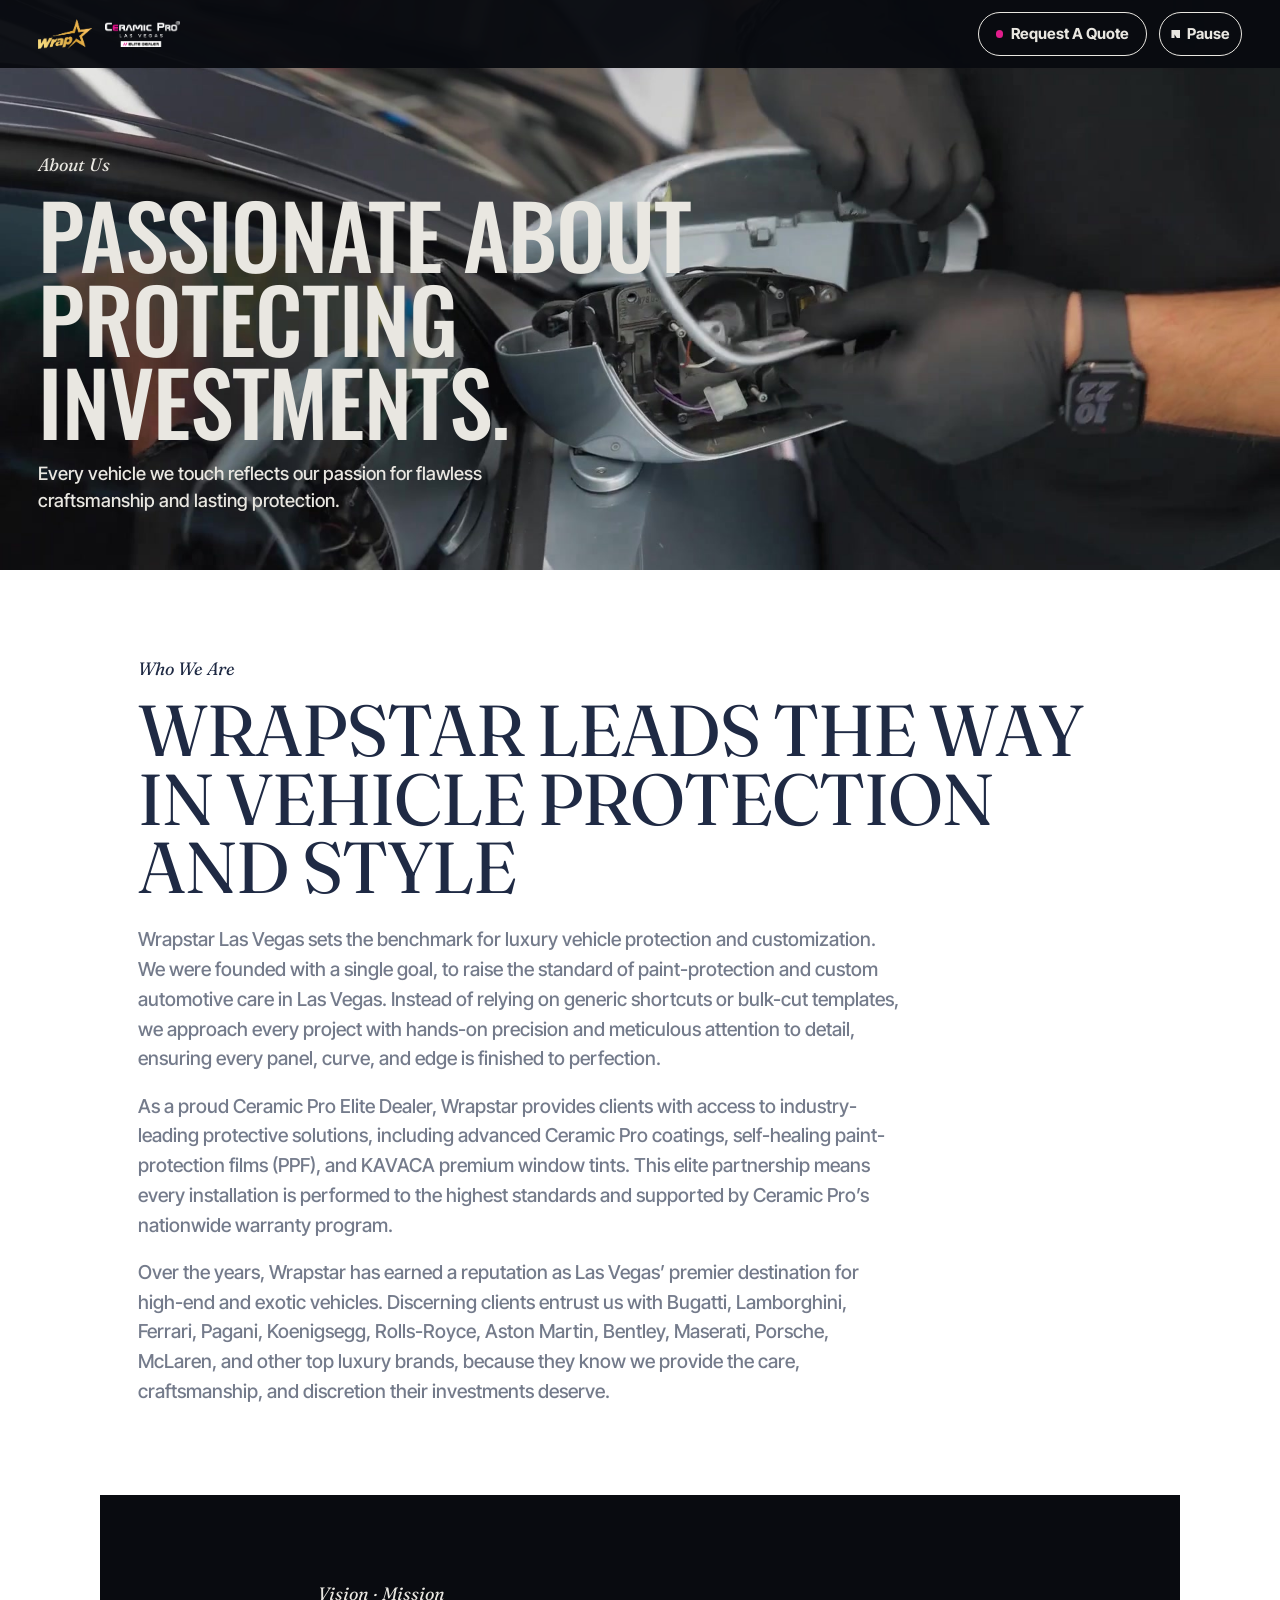
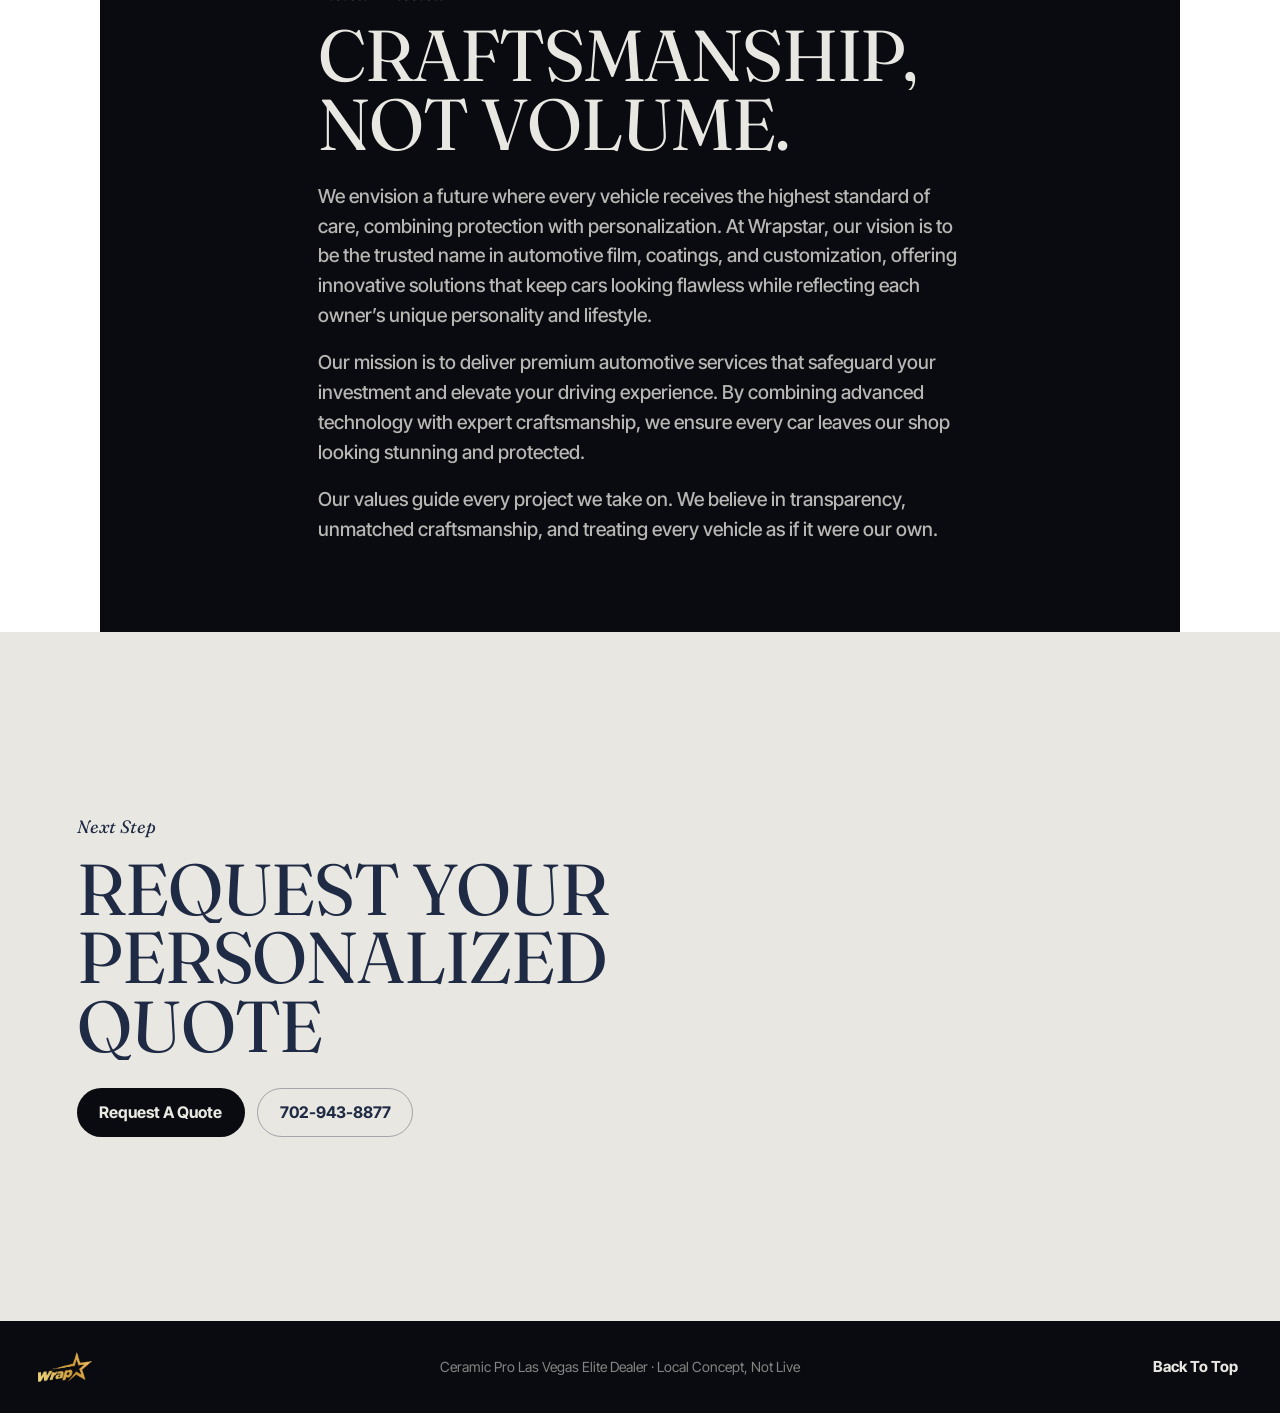
==== about.html @ a00254c3 "Remove site-navigation buttons/links (keep next-step CTAs, Pause, skip link, Back To Top); Title Cas" ====
<!doctype html>
<html lang="en">
<head>
<meta charset="utf-8">
<meta name="viewport" content="width=device-width, initial-scale=1, viewport-fit=cover">
<meta name="robots" content="noindex, nofollow">
<title>About Wrapstar</title>
<meta name="description" content="Wrapstar Las Vegas. Ceramic Pro Elite Dealer. Craftsmanship, Not Volume. 8540 Dean Martin Dr. Ste 170.">
<meta name="theme-color" content="#090B10">
<link rel="preconnect" href="https://fonts.googleapis.com">
<link rel="preconnect" href="https://fonts.gstatic.com" crossorigin>
<link rel="stylesheet" href="https://fonts.googleapis.com/css2?family=Fraunces:opsz,wght@9..144,300;9..144,400;9..144,500;9..144,600&family=Inter+Tight:ital,wght@0,400;0,500;0,600;0,700;1,400&family=Oswald:wght@400;500;600&display=swap">
<link rel="preconnect" href="https://api.fontshare.com">
<link rel="preconnect" href="https://cdn.fontshare.com" crossorigin>
<link rel="stylesheet" href="https://api.fontshare.com/v2/css?f[]=satoshi@500,700&display=swap">
<link rel="stylesheet" href="site.css?v=nav1">
<link rel="icon" href="data:image/svg+xml,%3Csvg xmlns='http://www.w3.org/2000/svg' viewBox='0 0 32 32'%3E%3Crect width='32' height='32' fill='%23090B10'/%3E%3Ctext x='16' y='22' text-anchor='middle' font-family='Arial' font-size='14' font-weight='700' fill='%23E9E7E1'%3EW%3C/text%3E%3C/svg%3E">
</head>
<body class="page page--inner">
<a class="skip" href="#main">Skip to Content</a>

<header class="hdr hdr--inner is-solid">
  <a class="hdr__mark" href="index.html" aria-label="Wrapstar home">
    <img src="img/wrapstar-logo.png?v=raw1" width="2280" height="1266" alt="Wrapstar" decoding="async">
    <img class="hdr__cped" src="img/ceramic-pro-elite.png?v=raw1" width="1361" height="478" alt="Ceramic Pro Las Vegas Elite Dealer" decoding="async">
  </a>
  <div class="hdr__r">
    <a class="pill" href="contact.html#quote"><span class="pill__dot"></span>Request A Quote</a>
    <button class="motion" type="button" aria-pressed="false" aria-label="Pause Motion"><span class="motion__ico" aria-hidden="true"></span><span class="motion__txt">Pause</span></button>
  </div>
</header>

<main id="main">
<section class="inner-hero">
  <div class="inner-hero__media" aria-hidden="true">
    <video class="film" muted loop playsinline autoplay preload="metadata" poster="film/poster-a.jpg?v=raw1">
      <source src="film/work-bugatti-shop.mp4?v=raw1" type="video/mp4">
    </video>
  </div>
  <div class="inner-hero__copy">
    <p class="eyebrow" data-reveal>About Us</p>
    <h1 class="inner-hero__h" data-split>Passionate About<br>Protecting Investments.</h1>
    <p class="inner-hero__sub" data-reveal>Every vehicle we touch reflects our passion for flawless craftsmanship and lasting protection.</p>
  </div>
</section>

<section class="prose" aria-labelledby="who-h">
  <p class="eyebrow" data-reveal>Who We Are</p>
  <h2 class="sec-h sec-h--wide" id="who-h" data-split>Wrapstar Leads the Way in Vehicle Protection and Style</h2>
  <div class="prose__body" data-reveal>
    <p>Wrapstar Las Vegas sets the benchmark for luxury vehicle protection and customization. We were founded with a single goal, to raise the standard of paint-protection and custom automotive care in Las Vegas. Instead of relying on generic shortcuts or bulk-cut templates, we approach every project with hands-on precision and meticulous attention to detail, ensuring every panel, curve, and edge is finished to perfection.</p>
    <p>As a proud Ceramic Pro Elite Dealer, Wrapstar provides clients with access to industry-leading protective solutions, including advanced Ceramic Pro coatings, self-healing paint-protection films (PPF), and KAVACA premium window tints. This elite partnership means every installation is performed to the highest standards and supported by Ceramic Pro’s nationwide warranty program.</p>
    <p>Over the years, Wrapstar has earned a reputation as Las Vegas’ premier destination for high-end and exotic vehicles. Discerning clients entrust us with Bugatti, Lamborghini, Ferrari, Pagani, Koenigsegg, Rolls-Royce, Aston Martin, Bentley, Maserati, Porsche, McLaren, and other top luxury brands, because they know we provide the care, craftsmanship, and discretion their investments deserve.</p>
  </div>
</section>

<section class="prose prose--dark" aria-labelledby="mission-h">
  <p class="eyebrow" data-reveal>Vision · Mission</p>
  <h2 class="sec-h sec-h--light" id="mission-h" data-split>Craftsmanship,<br>Not Volume.</h2>
  <div class="prose__body" data-reveal>
    <p>We envision a future where every vehicle receives the highest standard of care, combining protection with personalization. At Wrapstar, our vision is to be the trusted name in automotive film, coatings, and customization, offering innovative solutions that keep cars looking flawless while reflecting each owner’s unique personality and lifestyle.</p>
    <p>Our mission is to deliver premium automotive services that safeguard your investment and elevate your driving experience. By combining advanced technology with expert craftsmanship, we ensure every car leaves our shop looking stunning and protected.</p>
    <p>Our values guide every project we take on. We believe in transparency, unmatched craftsmanship, and treating every vehicle as if it were our own.</p>
  </div>
</section>

<section class="ask ask--compact" aria-labelledby="about-ask">
  <div class="ask__copy ask__copy--solo">
    <p class="eyebrow" data-reveal>Next Step</p>
    <h2 class="sec-h" id="about-ask" data-split>Request Your<br>Personalized Quote</h2>
    <div class="ask__cta" data-reveal>
      <a class="btn btn--dark" href="contact.html#quote">Request A Quote</a>
      <a class="btn btn--ghost-dark" href="tel:+17029438877">702-943-8877</a>
    </div>
  </div>
</section>
</main>

<footer class="ftr">
  <div class="ftr__row">
    <a class="ftr__mark" href="index.html" aria-label="Wrapstar home"><img src="img/wrapstar-logo.png?v=raw1" width="2280" height="1266" alt="Wrapstar" decoding="async"></a>
    <p class="ftr__note">Ceramic Pro Las Vegas Elite Dealer · Local Concept, Not Live</p>
    <a class="ftr__top" href="#main">Back To Top</a>
  </div>
</footer>

<script src="vendor/gsap.min.js"></script>
<script src="vendor/ScrollTrigger.min.js"></script>
<script src="vendor/SplitText.min.js"></script>
<script src="vendor/lenis.min.js"></script>
<script src="site.js?v=raw1"></script>
</body>
</html>
---- site.css ----
/* Wrapstar concept - White Desert idiom (extract/white-desert), own code.
   Type: Oswald (hero display) + Fraunces (serif) + Inter Tight (body) + Satoshi (UI/CTA via Fontshare).
   Palette: navy #1F2A44, hero-ink #1164A6 (Jarrett swatch), paper #E9E7E1 / #fff, dark #090B10, accent #E11D8C (from their Ceramic Pro film). */

:root{
  --ink:#1F2A44;
  --hero-ink:#1164A6;
  --hero-accent:#F5C42A;
  --hero-teal:#25C2A4; /* Jarrett REDEFINE teal */
  --paper:#E9E7E1;
  --paper-hot:#fff;
  --dark:#090B10;
  --accent:#E11D8C;
  --muted:rgba(31,42,68,.62);
  --ease:cubic-bezier(.76,0,.24,1);
  --ease-out:cubic-bezier(.16,1,.3,1);
  --pad:clamp(1.25rem,3vw,2.5rem);
  --max:1440px;
  --hdr:4.25rem;
  --display:"Oswald", "Arial Narrow", Arial, sans-serif;
  --serif:"Fraunces", ui-serif, Georgia, serif;
  --sans:"Inter Tight", system-ui, sans-serif;
  --ui:"Satoshi", "Inter Tight", system-ui, sans-serif;
}
*{box-sizing:border-box}
html{scroll-behavior:auto}
html,body{margin:0;padding:0;background:var(--paper-hot);color:var(--ink);font-family:var(--sans);font-size:16px;line-height:1.45;-webkit-font-smoothing:antialiased;text-rendering:optimizeLegibility}
img,video{display:block;max-width:100%;height:auto}
a{color:inherit;text-decoration:none}
button{font:inherit;color:inherit;background:none;border:0;cursor:pointer}
em{font-style:italic;font-family:var(--serif);font-weight:500;color:var(--accent)}
.skip{position:absolute;left:-999px;top:0;background:var(--dark);color:#fff;padding:.75rem 1rem;z-index:100}
.skip:focus{left:0}
:focus-visible{outline:2px solid var(--accent);outline-offset:3px}

/* Loader */
.loader{position:fixed;inset:0;z-index:90;background:var(--dark);color:var(--paper);display:grid;place-content:center;gap:1.25rem;text-align:center;transition:clip-path .9s var(--ease)}
.loader.is-done{clip-path:inset(0 0 100% 0);pointer-events:none}
.loader__mark{display:flex;flex-direction:column;align-items:center;justify-content:center;gap:clamp(.85rem,2.5vw,1.35rem);margin:0 auto;line-height:0}
.loader__mark img{display:block;height:auto;object-fit:contain}
.loader__mark img:first-child{width:min(14rem,58vw);max-height:clamp(3.5rem,12vw,5.5rem)}
.loader__mark img.loader__cped{width:min(16rem,68vw);max-height:clamp(2.6rem,9vw,3.75rem)}
.loader__bar{width:min(240px,60vw);height:2px;background:rgba(233,231,225,.2);overflow:hidden}
.loader__bar i{display:block;height:100%;width:0;background:var(--paper);animation:load 1.1s var(--ease-out) forwards}
.loader__label{font-size:.75rem;letter-spacing:.14em;text-transform:uppercase;opacity:.7}
@keyframes load{to{width:100%}}

/* Header */
.hdr{position:fixed;top:0;left:0;right:0;z-index:50;height:var(--hdr);display:flex;align-items:center;justify-content:space-between;padding:0 var(--pad);color:var(--paper);mix-blend-mode:normal;background:rgba(9,11,16,.96);/* no backdrop-filter; no transform/will-change - those promote a compositor layer that desyncs under Lenis in headed Chrome (white strip while getBoundingClientRect.top stays 0) */
  transform:none;-webkit-transform:none;will-change:auto;-webkit-backface-visibility:visible;backface-visibility:visible;
  /* Paint safety for residual Lenis compositor micro-dip (1–10px): solid upward shadow fills gap without transform */
  box-shadow:0 -32px 0 0 #090B10}
.hdr.is-solid{background:rgba(9,11,16,.96);color:var(--paper);box-shadow:0 -32px 0 0 #090B10}
.hdr__mark{display:inline-flex;align-items:center;gap:clamp(.5rem,1.4vw,.85rem);min-height:2.75rem;padding:.25rem 0;line-height:0;max-width:min(70vw,22rem)}
.hdr__mark img{height:clamp(1.35rem,3.5vw,1.85rem);width:auto;max-width:min(30vw,8rem);object-fit:contain}
.hdr__mark .hdr__cped{height:clamp(1.15rem,3.1vw,1.65rem);max-width:min(34vw,9.5rem);flex-shrink:0}/* Pass 48: Ceramic Pro Elite beside Wrapstar mark */
.hdr__nav{display:flex;gap:.35rem;font-size:.8rem;letter-spacing:.1em;text-transform:uppercase;font-weight:500}
.hdr__nav a{opacity:.85;transition:opacity .25s var(--ease);min-height:2.75rem;display:inline-flex;align-items:center;padding:0 .65rem}
.hdr__nav a:hover{opacity:1}
.hdr__r{display:flex;align-items:center;gap:.75rem}
.pill{display:inline-flex;align-items:center;gap:.5rem;min-height:2.75rem;padding:.55rem 1.05rem;border:1px solid currentColor;border-radius:999px;font-size:.75rem;letter-spacing:.08em;text-transform:uppercase;font-weight:500;transition:background .3s var(--ease),color .3s var(--ease)}
.pill:hover{background:var(--paper);color:var(--dark)}
.pill__dot{width:.45rem;height:.45rem;border-radius:50%;background:var(--accent)}
.hdr__menu{display:none;width:2.75rem;height:2.75rem;place-items:center}
.hdr__menu span,.hdr__menu span::before,.hdr__menu span::after{display:block;width:1.15rem;height:1.5px;background:currentColor;position:relative}
.hdr__menu span::before,.hdr__menu span::after{content:"";position:absolute;left:0}
.hdr__menu span::before{top:-5px}.hdr__menu span::after{top:5px}
.motion{display:inline-flex;align-items:center;gap:.45rem;min-height:2.75rem;padding:.4rem .7rem;border:1px solid currentColor;border-radius:999px;font-size:.7rem;letter-spacing:.1em;text-transform:uppercase}
.motion__ico{width:.55rem;height:.55rem;background:currentColor;clip-path:polygon(0 0,35% 0,35% 100%,0 100%,0 0,65% 0,100% 0,100% 100%,65% 100%)}
.motion[aria-pressed="true"] .motion__ico{clip-path:polygon(0 0,100% 50%,0 100%)}
.motion__txt{pointer-events:none}

/* Hero */
.hero{position:relative;min-height:100svh;display:grid;align-items:end;color:var(--paper);overflow:hidden;background:var(--dark)}
.hero__media{position:absolute;inset:0}
.hero__media .film{width:100%;height:100%;object-fit:cover;object-position:center 40%}
.hero__copy{position:relative;z-index:2;padding:calc(var(--hdr) + 1rem) var(--pad) clamp(2rem,6vw,4rem);max-width:1100px}
.eyebrow{margin:0 0 1rem;font-size:.75rem;letter-spacing:.16em;text-transform:uppercase;font-weight:500;opacity:.8}
.hero__h{margin:0;font-family:var(--display);font-weight:500;font-size:clamp(3.4rem,14vw,9.5rem);line-height:1.08;text-transform:uppercase;letter-spacing:-.01em}
.hero__line{display:block;overflow:hidden}
.hero__line--accent{color:var(--hero-accent)}
.hero__band{margin-top:1.35rem;max-width:36rem;padding:1.1rem 1.2rem 1.2rem;background:rgba(9,11,16,.38);-webkit-backdrop-filter:blur(18px) saturate(1.15);backdrop-filter:blur(18px) saturate(1.15);border:1px solid rgba(233,231,225,.28);border-radius:.45rem;box-shadow:0 10px 36px rgba(0,0,0,.28),0 1px 0 rgba(255,255,255,.08) inset}
.hero__sub{margin:0;max-width:34rem;font-size:clamp(1rem,1.6vw,1.2rem);line-height:1.4;color:var(--paper);opacity:1}
.hero__cta{display:flex;flex-wrap:wrap;gap:.75rem;margin-top:1.1rem}
.hero__cap{position:absolute;right:var(--pad);bottom:1.25rem;z-index:2;font-size:.7rem;letter-spacing:.12em;text-transform:uppercase;opacity:.7}

.btn{display:inline-flex;align-items:center;justify-content:center;min-height:2.85rem;padding:.7rem 1.25rem;border-radius:999px;font-size:.8rem;letter-spacing:.1em;text-transform:uppercase;font-weight:560;border:1px solid transparent;transition:transform .35s var(--ease),background .3s var(--ease),color .3s var(--ease),border-color .3s var(--ease)}
.btn:hover{transform:translateY(-1px)}
.btn--light{background:var(--paper);color:var(--dark)}
.btn--light:hover{background:#fff}
.btn--ghost{border-color:rgba(233,231,225,.55);color:var(--paper)}
.btn--ghost:hover{background:rgba(233,231,225,.12)}
.btn--ghost-light{border-color:rgba(233,231,225,.55);color:var(--paper)}

/* Manifesto */
.mani{padding:clamp(3rem,7vw,5.5rem) var(--pad);max-width:var(--max);margin:0 auto;background:var(--paper-hot)}
.mani__grid{display:grid;grid-template-columns:1.35fr .85fr;gap:clamp(1.5rem,4vw,3.5rem);align-items:end}
.mani__h{margin:0;max-width:22ch;font-family:var(--serif);font-weight:400;font-size:clamp(1.65rem,3.4vw,2.6rem);line-height:1.15;text-transform:uppercase;letter-spacing:-.01em;color:var(--ink)}
.mani__aside{margin:0;max-width:28rem;color:var(--muted);font-size:1.05rem;line-height:1.5}
.eyebrow--on-dark{margin:0 0 .65rem;opacity:.9;color:var(--paper)}
.hero__band .eyebrow{letter-spacing:.14em}

/* Work + rail - pass 11: ONE continuous dark block. No cream pocket under mast.
   Rail = plain overflow-x:auto. NO scroll-snap. NO wheel hijack. NO pin. */
.work{padding:0 0 clamp(1.5rem,3vw,2.25rem);margin:0;max-width:none;background:var(--dark);color:var(--paper);position:relative;z-index:1}
.work__head{padding:clamp(2rem,5vw,4rem) var(--pad) 2rem;max-width:var(--max);margin:0 auto}
.work__head .eyebrow{color:var(--paper);opacity:.85}
.work__head .sec-h{color:var(--paper)}
.sec-h{margin:0;font-family:var(--serif);font-weight:400;font-size:clamp(2.4rem,6vw,4.5rem);line-height:.95;text-transform:uppercase;letter-spacing:-.015em}
.sec-h--light{color:var(--paper)}
.work__grid{display:grid;grid-template-columns:repeat(3,1fr);gap:clamp(.75rem,1.5vw,1.25rem);padding:0 var(--pad);max-width:var(--max);margin:0 auto}
.work__card{margin:0;position:relative;overflow:hidden;background:#111;border-radius:.35rem;aspect-ratio:16/11}
.work__card img,.work__card .film{position:absolute;inset:0;width:100%;height:100%;object-fit:cover}
.work__card figcaption{position:absolute;left:.85rem;bottom:.75rem;font-size:.7rem;letter-spacing:.1em;text-transform:uppercase;color:#fff;text-shadow:0 1px 8px rgba(0,0,0,.45)}
/* no ::after bridge - whole .work is already dark full-bleed */

/* Horizontal rail - nested inside .work; overflow-x only; never steals vertical wheel */
.rail{padding:clamp(1.75rem,4vw,2.75rem) 0 0;background:transparent;color:var(--paper);overflow-x:auto;overflow-y:hidden;position:relative;z-index:1;scroll-snap-type:none;-webkit-overflow-scrolling:touch;scrollbar-width:thin;scrollbar-color:rgba(233,231,225,.35) transparent;overscroll-behavior-x:contain;overscroll-behavior-y:auto;margin:0}
.rail__track{display:flex;align-items:stretch;gap:1rem;width:max-content;min-width:100%;padding:0 var(--pad) 0.5rem;transform:none;will-change:auto}
.rail__item{margin:0;width:min(72vw,420px);height:262px;flex:0 0 auto;position:relative;overflow:hidden;border-radius:.35rem;background:#111}
.rail__item img,.rail__item .film{position:absolute;inset:0;width:100%;height:100%;max-width:none;object-fit:cover;object-position:center;display:block}
.rail__item figcaption{position:absolute;left:.85rem;bottom:.7rem;font-size:.68rem;letter-spacing:.1em;text-transform:uppercase;color:#fff;text-shadow:0 1px 8px rgba(0,0,0,.5)}
.rail::-webkit-scrollbar{height:6px}
.rail::-webkit-scrollbar-thumb{background:rgba(233,231,225,.35);border-radius:999px}

/* Services */
.services{padding:clamp(4rem,9vw,7rem) var(--pad);max-width:var(--max);margin:0 auto;background:var(--paper)}
.services__head{max-width:40rem;margin-bottom:2.5rem}
.lede{margin:1.25rem 0 0;color:var(--muted);font-size:1.05rem;max-width:36rem}
.svc-grid{display:grid;grid-template-columns:repeat(2,1fr);gap:clamp(1rem,2vw,1.5rem)}
.svc{margin:0;background:var(--paper-hot);border-radius:.4rem;overflow:hidden;border:1px solid rgba(31,42,68,.08)}
.svc__media{aspect-ratio:16/10;overflow:hidden;background:var(--dark)}
.svc__media img{width:100%;height:100%;object-fit:cover;transition:transform .8s var(--ease-out)}
.svc:hover .svc__media img{transform:scale(1.04)}
.svc__h{margin:1.15rem 1.25rem .5rem;font-family:var(--serif);font-size:clamp(1.35rem,2.2vw,1.75rem);font-weight:500;font-style:italic;line-height:1.1}
.svc p{margin:0 1.25rem 1.35rem;color:var(--muted);font-size:.95rem}
.svc-note{margin:1.75rem 0 0;font-size:.8rem;letter-spacing:.08em;text-transform:uppercase;color:var(--muted)}

/* Proof */
.proof{display:grid;grid-template-columns:1.05fr .95fr;gap:clamp(2rem,5vw,4rem);padding:clamp(4rem,9vw,7rem) var(--pad);max-width:var(--max);margin:0 auto;background:var(--paper-hot)}
.stats{list-style:none;margin:2rem 0 0;padding:0;display:grid;gap:1.1rem}
.stats li{display:grid;grid-template-columns:auto 1fr;gap:.9rem;align-items:baseline;padding-bottom:1rem;border-bottom:1px solid rgba(31,42,68,.12)}
.stats b{font-family:var(--display);font-size:clamp(1.8rem,3vw,2.4rem);font-weight:500;letter-spacing:.02em;text-transform:uppercase}
.stats span{color:var(--muted);font-size:.95rem}
.proof__brands{margin:1.75rem 0 0;max-width:32rem;color:var(--muted);font-size:.95rem}
.rev{margin:0 0 1.25rem;padding:1.35rem 1.4rem;background:var(--paper);border-radius:.4rem}
.rev p{margin:0;font-family:var(--serif);font-size:clamp(1.05rem,1.6vw,1.25rem);line-height:1.35;font-weight:400}
.rev cite{display:block;margin-top:.85rem;font-style:normal;font-size:.72rem;letter-spacing:.1em;text-transform:uppercase;color:var(--muted)}
.proof__mark{margin:1.5rem 0 0;max-width:220px;line-height:0;padding:.85rem 1rem;background:var(--dark);border-radius:.35rem;border:1px solid rgba(233,231,225,.08)}
.proof__mark img{width:100%;height:auto;display:block;object-fit:contain;object-position:left center;filter:none}

/* Ask - solid dark band for copy; film open on the right (no muddy scrim) */
.ask{position:relative;min-height:85svh;display:grid;align-items:stretch;overflow:hidden;color:var(--paper);background:var(--dark);grid-template-columns:minmax(18rem,min(42rem,52%)) 1fr}
.ask__media{position:absolute;inset:0;z-index:0}
.ask__media .film{width:100%;height:100%;object-fit:cover;object-position:center 40%}
.ask__copy{position:relative;z-index:2;padding:clamp(3.5rem,9vw,6.5rem) var(--pad);max-width:none;background:var(--dark);display:flex;flex-direction:column;justify-content:center;border-right:1px solid rgba(233,231,225,.08)}
.ask__lede{margin:1.25rem 0 0;opacity:.9;font-size:1.05rem;max-width:30rem}
.ask__cta{display:flex;flex-wrap:wrap;gap:.75rem;margin-top:1.75rem}
.ask__addr{margin:2rem 0 0;font-style:normal;font-size:.9rem;line-height:1.6;opacity:.85;letter-spacing:.02em}

/* Footer */
.ftr{background:var(--dark);color:var(--paper);padding:1.5rem var(--pad)}
.ftr__row{display:flex;flex-wrap:wrap;align-items:center;justify-content:space-between;gap:1rem;max-width:var(--max);margin:0 auto}
.ftr__mark{display:inline-flex;align-items:center;min-height:2.75rem;line-height:0}
.ftr__mark img{height:clamp(1.45rem,3.8vw,1.85rem);width:auto;max-width:min(40vw,10rem);object-fit:contain;opacity:.95}
.ftr__note{margin:0;font-size:.75rem;opacity:.55}
.ftr__top{font-size:.75rem;letter-spacing:.1em;text-transform:uppercase;min-height:2.75rem;display:inline-flex;align-items:center;padding:.5rem .25rem}

/* Reveal defaults - visible unless JS marks pending. Never stay blank if ST flakes. */
[data-reveal]{opacity:1;transform:none}
html.js-motion [data-reveal].is-pending{opacity:0;transform:translateY(28px)}
[data-split] .line{display:block;overflow:hidden}
html.js-motion [data-split].is-pending .line > span,
html.js-motion [data-split].is-pending .word{display:inline-block}
/* After force-reveal, kill leftover clip */
[data-reveal].is-shown,
[data-split].is-shown{opacity:1 !important;transform:none !important;filter:none !important}
[data-split].is-shown .line > span,
[data-split].is-shown .word{transform:none !important;filter:none !important;opacity:1 !important}

/* Desktop tweaks */
@media (min-width:1100px){
  .work__grid{grid-template-columns:repeat(3,1fr)}
}

/* Tablet / phone */
@media (max-width:900px){
  .hdr__nav{position:fixed;inset:var(--hdr) 0 auto 0;background:rgba(9,11,16,.96);flex-direction:column;padding:1.25rem var(--pad) 1.5rem;gap:1rem;display:none}
  .hdr__nav.is-open{display:flex}
  .hdr__menu{display:grid}
  .pill{display:none}
  .hdr{mix-blend-mode:normal;background:rgba(9,11,16,.92)}
  .work__grid{grid-template-columns:1fr 1fr}
  .work__card{aspect-ratio:16/11}
  .mani__grid{grid-template-columns:1fr;gap:1.25rem}
  .svc-grid{grid-template-columns:1fr}
  .proof{grid-template-columns:1fr}
  .hero__h{font-size:clamp(2.8rem,16vw,4.5rem)}
  .mani__h{max-width:none;font-size:clamp(1.45rem,6.2vw,2rem)}
  .rail__item{width:78vw;height:210px}
  .ask{grid-template-columns:1fr;min-height:auto}
  .ask__copy{border-right:0}
  .ask__media{opacity:.28}
}
@media (max-width:420px){
  .work__grid{grid-template-columns:1fr}
  .work__card{aspect-ratio:16/11}
  .hero__cta,.ask__cta{flex-direction:column;align-items:stretch}
  .ask{grid-template-columns:1fr;min-height:auto}
  .ask__copy{border-right:0;min-height:auto;padding:clamp(3rem,10vw,4.5rem) var(--pad)}
  .ask__media{opacity:.35}
  .btn{width:100%}
}

/* No darkening overlays on faces/work - intentional: no scrim classes on film. */

/* --- Pass 3: multi-page + footer nav --- */
.hdr--inner{mix-blend-mode:normal;background:rgba(9,11,16,.96);color:var(--paper)}
.hdr__nav a[aria-current="page"]{opacity:1;box-shadow:inset 0 -2px 0 var(--accent)}
.inline-link{text-decoration:underline;text-underline-offset:.2em}
.ftr__nav{display:flex;gap:1rem;font-size:.75rem;letter-spacing:.1em;text-transform:uppercase}
.ftr__nav a{opacity:.75}.ftr__nav a:hover{opacity:1}

.inner-hero{position:relative;min-height:62svh;display:grid;align-items:end;color:var(--paper);overflow:hidden;background:var(--dark);padding:calc(var(--hdr) + 5rem) var(--pad) clamp(2rem,5vw,3.5rem)}
.inner-hero--short{min-height:48svh}
.inner-hero__copy{padding-top:0.25rem}
.page--inner #main{padding-top:0}
.inner-hero__media{position:absolute;inset:0}
.inner-hero__media .film,.inner-hero__media img{width:100%;height:100%;object-fit:cover;object-position:center}
.inner-hero__copy{position:relative;z-index:2;max-width:900px;padding-top:.35rem}
.inner-hero__copy .eyebrow{margin-top:0}
.inner-hero__h{margin:0;font-family:var(--display);font-weight:500;font-size:clamp(2.6rem,9vw,5.5rem);line-height:.95;text-transform:uppercase;letter-spacing:-.01em}
.inner-hero__sub{margin:1.1rem 0 0;max-width:34rem;font-size:clamp(1rem,1.5vw,1.15rem);opacity:.92}

.svc-list{padding:clamp(2.5rem,6vw,5rem) var(--pad);max-width:var(--max);margin:0 auto;display:grid;gap:clamp(2rem,5vw,3.5rem)}
.svc-row{display:grid;grid-template-columns:1.05fr 1fr;gap:clamp(1.25rem,3vw,2.5rem);align-items:center}
.svc-row--flip .svc-row__media{order:2}
.svc-row--flip .svc-row__copy{order:1}
.svc-row__media{overflow:hidden;border-radius:1.25rem;aspect-ratio:16/10;background:var(--dark)}
.svc-row__media .film,.svc-row__media img{width:100%;height:100%;object-fit:cover}
.svc-row__copy h2{margin:0 0 .75rem;font-family:var(--display);font-size:clamp(1.6rem,3vw,2.2rem);text-transform:uppercase;letter-spacing:.02em;font-weight:500}
.svc-row__copy p{margin:0 0 .75rem;color:var(--muted);max-width:38rem}
.svc-row__note{font-size:.9rem;letter-spacing:.02em}

.prose{padding:clamp(3rem,7vw,5.5rem) var(--pad);max-width:920px;margin:0 auto}
.prose--dark{background:var(--dark);color:var(--paper);max-width:none;padding-left:max(var(--pad),calc((100% - 920px)/2 + var(--pad)));padding-right:max(var(--pad),calc((100% - 920px)/2 + var(--pad)))}
.prose__body{display:grid;gap:1.1rem;margin-top:1.5rem}
.prose__body p{margin:0;font-size:clamp(1.05rem,1.5vw,1.2rem);line-height:1.55;color:var(--muted)}
.prose--dark .prose__body p{color:rgba(233,231,225,.78)}

.ask--compact{min-height:auto;padding:clamp(3rem,7vw,5rem) var(--pad);background:var(--paper);color:var(--ink);display:block}
.ask__copy--solo{max-width:720px}
.btn--dark{background:var(--dark);color:var(--paper)}
.btn--dark:hover{background:#000}
.btn--ghost-dark{border:1px solid rgba(31,42,68,.35);color:var(--ink)}
.btn--ghost-dark:hover{background:rgba(31,42,68,.06)}

.contact{display:grid;grid-template-columns:1.2fr .8fr;gap:clamp(1.5rem,4vw,3rem);padding:clamp(2.5rem,6vw,4.5rem) var(--pad);max-width:var(--max);margin:0 auto}
.contact__card{background:var(--paper);border-radius:1.5rem;padding:clamp(1.5rem,3vw,2.5rem)}
.contact__lede{margin:1rem 0 1.5rem;color:var(--muted);max-width:36rem}
.contact__cta{display:flex;flex-wrap:wrap;gap:.75rem}
.contact__addr{font-style:normal;padding:clamp(1rem,2vw,1.5rem) 0;line-height:1.6}
.contact__addr p{margin:0 0 1rem}
.contact__ig{font-size:.85rem;letter-spacing:.06em;text-transform:uppercase;opacity:.7}

@media (max-width:900px){
  .svc-row,.svc-row--flip{grid-template-columns:1fr}
  .svc-row--flip .svc-row__media,.svc-row--flip .svc-row__copy{order:unset}
  .contact{grid-template-columns:1fr}
}
@media (max-width:720px){
  .hdr__nav{display:none;position:absolute;top:var(--hdr);left:0;right:0;flex-direction:column;background:rgba(9,11,16,.96);padding:1rem var(--pad) 1.25rem}
  .hdr__nav.is-open{display:flex !important}
  .hdr__menu{display:grid}
  .ftr__row{flex-wrap:wrap;gap:1rem}
}


/* Quote form (contact) - local mailto demo */
.quote-form{margin-top:1.25rem}
.quote-form__grid{display:grid;grid-template-columns:1fr 1fr;gap:1rem}
.field{display:flex;flex-direction:column;gap:.4rem;margin:0}
.field--full{grid-column:1 / -1}
.field__label{font-size:.72rem;letter-spacing:.1em;text-transform:uppercase;font-weight:560;color:var(--muted)}
.field input,.field select,.field textarea{
  width:100%;min-height:2.85rem;padding:.7rem .9rem;border:1px solid rgba(31,42,68,.18);
  border-radius:.55rem;background:var(--paper-hot);color:var(--ink);font:inherit;font-size:.95rem
}
.field textarea{min-height:7rem;resize:vertical;line-height:1.45}
.field input:focus,.field select:focus,.field textarea:focus{outline:2px solid var(--accent);outline-offset:2px;border-color:transparent}
.quote-form__note{margin:1rem 0 1.25rem;font-size:.78rem;line-height:1.45;color:var(--muted);max-width:40rem}
.contact__card .btn{cursor:pointer}
.prose--dark .sec-h,.prose--dark [data-split]{color:var(--paper)}
.prose__body.is-shown,.prose--dark .prose__body{min-height:0}
@media (max-width:720px){
  .quote-form__grid{grid-template-columns:1fr}
  .hero__band{max-width:none}
}

.svc-row[data-reveal].is-shown,.svc-list .svc-row{opacity:1}
.ask--compact{background:var(--paper)}
.services + .proof,.work + .services{margin-top:0}


/* Pass 5 */
#quote{scroll-margin-top:calc(var(--hdr) + 1rem)}
.sec-h--wide{max-width:28ch}
.prose .sec-h--wide{max-width:min(28ch,100%)}
.prose{max-width:1080px}
.prose__body{max-width:48rem}
.svc-row__media .film{display:block;background:#111}
.work + .services{padding-top:clamp(2.25rem,5vw,3.75rem);position:relative;z-index:1}
/* pin-spacer unused - GSAP rail pin removed pass 9 */


/* Pass 6 / 11 - rail nested in dark .work; services clear break */
.work + .services{position:relative;z-index:1;background:var(--paper-hot)}
.ask--compact{grid-template-columns:1fr}
.ask--compact .ask__copy{background:transparent;border-right:0}

/* --- Pass 12: phone craft + film presentation --- */
/* Rail films from vertical Shorts: bias cover toward car/process mid-frame */
.rail__item .film,
.work__card .film{object-position:center 42%}
/* Native landscape process clips read cleaner slightly higher */
.work__card:nth-child(2) .film,
.work__card:nth-child(4) .film,
.work__card:nth-child(6) .film{object-position:center 38%}

@media (max-width:900px){
  /* Phone: taller rail cards so landscape crops don't feel letterboxed-tight */
  .rail__item{width:min(86vw,360px);height:230px}
  /* Hero copy: keep band readable over busy film; reduce collision with Pause */
  .hero__copy{padding-bottom:clamp(3.5rem,12vw,5rem)}
  .hero__cap{bottom:auto;top:calc(var(--hdr) + .65rem);right:var(--pad);left:auto;opacity:.55;font-size:.62rem}
  /* Motion control stays thumb-reachable; don't crowd hamburger */
  .motion{padding:.4rem .55rem}
  .motion__txt{font-size:.65rem}
  /* Services cream must start clean under mast after dark work - no bleed */
  .work + .services{padding-top:clamp(2.75rem,8vw,4rem)}
  /* Ask CTAs full-width already; keep band padding */
  .ask__copy{padding-top:clamp(3.25rem,11vw,4.75rem);padding-bottom:clamp(3.25rem,11vw,4.75rem)}
}
@media (max-width:420px){
  .rail__item{width:88vw;height:200px}
  .hero__h{font-size:clamp(2.55rem,15.5vw,3.6rem)}
  .hero__band{padding:1rem 1rem 1.1rem}
  .work__head{padding-top:clamp(2.25rem,8vw,3.25rem)}
  /* Prevent cream flash between dark work bottom and services */
  .work{padding-bottom:clamp(1.75rem,5vw,2.5rem)}
}
/* Prefer reduced compositor work on phone while scrolling past many films */
@media (max-width:900px) and (hover:none){
  .svc:hover .svc__media img{transform:none}
}

/* --- Pass 15/28–35: Jarrett swatch blue on hero display type, NO white plates --- */
/* Swatch center vivid ~#2679BD; goal hex #1164A6 (RGB 17,100,166). Hero ink only  - 
   PROTECT./ENHANCE./REDEFINE. + hero__cap. Manifesto/body stay --ink navy on paper.
   Pass 37: solid fills + ~1px WHITE outline (pass34 thickness); light colored bloom. Keep pass36 subcopy. */
.hero__h{color:var(--hero-ink);text-shadow:none}
.hero__line{
  display:block;
  overflow:hidden;
  width:fit-content;
  max-width:100%;
  background:transparent;
  color:#ff1fa8;
  padding:0;
  margin:0;
  border-radius:0;
  box-decoration-break:slice;
  -webkit-box-decoration-break:slice;
  -webkit-font-smoothing:antialiased;
  text-rendering:geometricPrecision;
  /* PROTECT. solid fill + ~1px white outline (pass37) */
  text-shadow:
    -1px  0 0 #fff,
     1px  0 0 #fff,
     0 -1px 0 #fff,
     0  1px 0 #fff,
     0 0 12px rgba(255,31,168,.35),
     0 0 24px rgba(255,31,168,.2);
}
.hero__line--accent{
  color:#F5C42A;
  background:transparent;
  -webkit-font-smoothing:antialiased;
  text-rendering:geometricPrecision;
  /* ENHANCE. solid gold + ~1px white outline */
  text-shadow:
    -1px  0 0 #fff,
     1px  0 0 #fff,
     0 -1px 0 #fff,
     0  1px 0 #fff,
     0 0 12px rgba(245,196,42,.35),
     0 0 24px rgba(245,196,42,.2);
}
.hero__line--teal{
  color:#388cd0;
  background:transparent;
  -webkit-font-smoothing:antialiased;
  text-rendering:geometricPrecision;
  /* REDEFINE. solid teal + ~1px white outline */
  text-shadow:
    -1px  0 0 #fff,
     1px  0 0 #fff,
     0 -1px 0 #fff,
     0  1px 0 #fff,
     0 0 12px rgba(56,140,208,.35),
     0 0 24px rgba(56,140,208,.2);
}
.hero__cap{
  color:#1164A6;
  background:transparent;
  padding:0;
  border-radius:0;
  opacity:.85;
  letter-spacing:.12em;
  text-shadow:
    -1px  0 0 #fff,
     1px  0 0 #fff,
     0 -1px 0 #fff,
     0  1px 0 #fff,
     0 0 8px rgba(17,100,166,.25);
}
/* Band: frosted glass + paper type - do not force hero blue onto the panel */
.hero__band{color:var(--paper)}
.hero__band .eyebrow,.hero__band .hero__sub{color:var(--paper)}
/* Manifesto: keep body navy on hot paper (not the hero swatch blue) */
.mani{color:var(--ink)}
.mani__h{color:var(--ink)}
.mani__aside{color:rgba(31,42,68,.72)}
.mani .eyebrow{color:rgba(31,42,68,.7);opacity:1}
@media (max-width:900px){
  .hero__line{padding:0}
  .hero__cap{font-size:.58rem;padding:0}
}


/* --- Pass 19: space Protect/Enhance/Redefine upward --- */
.hero__h{line-height:1.08}
.hero__line + .hero__line{margin-top:.12em}
.hero__copy{padding-top:calc(var(--hdr) + 1rem)}

/* Pass 23: hero wipe - no resting CSS translate (that was clipping words at ~180px) */
.hero__line[data-hero-wipe]{overflow:hidden;display:block}
.hero__wipe{display:block;will-change:transform}
.hero__line[data-hero-wipe].is-shown .hero__wipe{transform:none!important}
@keyframes wrapstarHeroWipe{
  from{transform:translate3d(0,110%,0)}
  to{transform:translate3d(0,0,0)}
}

/* Pass 40: clear vertical space between hero band subcopy lines */
.hero__sub-line{display:block}
.hero__sub-line + .hero__sub-line{margin-top:.7em}

/* Pass 48: gold second hero band line (Enhance accent) */
.hero__sub-line--gold{color:var(--hero-accent);/* #F5C42A */}

/* Pass 49: frosted-glass hero band (less opaque plate; keep copy + gold line) */
.hero__band{
  background:rgba(9,11,16,.38);
  -webkit-backdrop-filter:blur(18px) saturate(1.15);
  backdrop-filter:blur(18px) saturate(1.15);
  border:1px solid rgba(233,231,225,.28);
  box-shadow:0 10px 36px rgba(0,0,0,.28),0 1px 0 rgba(255,255,255,.08) inset;
}
.hero__sub-line--gold{color:var(--hero-accent)}

/* Pass 50: purple frosted-glass hero band (Jarrett likes frosted glass; preview purple tint) */
.hero__band{
  background:rgba(88,36,150,.42);
  -webkit-backdrop-filter:blur(20px) saturate(1.35);
  backdrop-filter:blur(20px) saturate(1.35);
  border:1px solid rgba(186,140,255,.36);
  box-shadow:0 10px 36px rgba(40,10,80,.34),0 1px 0 rgba(255,255,255,.12) inset;
}
.hero__sub-line--gold{color:var(--hero-accent)}

/* Pass 51: bold link + button type (no thin CTAs/nav/pills) */
.btn,.pill,.hdr__nav,.ftr__nav,.ftr__top,.inline-link,.motion{
  font-weight:700;
}
.hdr__nav a,.ftr__nav a{font-weight:700}
.contact__addr a{font-weight:700}

/* Pass 52: Satoshi (Fontshare) for CTAs/nav + hero sub / lede; Oswald stays on Protect/Enhance/Redefine */
.btn,.pill,.hdr__nav,.ftr__nav,.ftr__top,.inline-link,.motion,.hdr__nav a,.ftr__nav a,.contact__addr a{
  font-family:var(--ui);
  font-weight:700;
}
.hero__sub,.hero__sub-line,.inner-hero__sub,.lede,.ask__lede,.mani__aside,.prose__body p{
  font-family:var(--ui);
  font-weight:500;
}

/* Pass 54: no tiny tracked caps anywhere; mixed-case labels and CTAs at readable size; 44px footer taps; 16px inputs */
.eyebrow,.hero__band .eyebrow{font-family:var(--serif);font-style:italic;font-weight:400;font-size:clamp(1.1rem,1.4vw,1.3rem);letter-spacing:0;text-transform:none;line-height:1.25;opacity:1}
.mani .eyebrow{color:rgba(31,42,68,.8)}
.btn{text-transform:none;letter-spacing:0;font-size:1rem;min-height:3rem;padding:.75rem 1.35rem}
.pill{text-transform:none;letter-spacing:0;font-size:.95rem}
.motion{text-transform:none;letter-spacing:0;font-size:.875rem}
.hdr__nav{text-transform:none;letter-spacing:0;font-size:.95rem}
.work__card figcaption,.rail__item figcaption{text-transform:none;letter-spacing:0;font-size:.9375rem;font-weight:600}
.svc-note{text-transform:none;letter-spacing:0;font-size:1rem}
.inline-link{display:inline-flex;align-items:center;min-height:44px}
.rev cite{text-transform:none;letter-spacing:0;font-size:.9375rem}
.ftr__top{text-transform:none;letter-spacing:0;font-size:.95rem;min-height:44px}
.ftr__nav{text-transform:none;letter-spacing:0;font-size:.95rem;flex-wrap:wrap;gap:.25rem 1rem}
.ftr__nav a{display:inline-flex;align-items:center;min-height:44px;padding:0 .2rem}
.ftr__note{font-size:.875rem}
.contact__ig{text-transform:none;letter-spacing:0;font-size:1rem}
.field__label{text-transform:none;letter-spacing:0;font-size:.95rem}
.field input,.field select,.field textarea{font-size:16px}
.loader__label{text-transform:none;letter-spacing:0;font-size:.95rem}
.hero__cap{text-transform:none;letter-spacing:0;font-size:.875rem}
@media (max-width:900px){.hero__cap{font-size:.875rem}}

/* pre-send: readable Pause control on phone */
.motion{font-size:.9375rem}
.motion__txt{font-size:inherit}
@media (max-width:760px){.motion__txt{font-size:inherit}}

/* pre-send: no one-word last lines in body copy */
p,li,blockquote,figcaption{text-wrap:pretty}

/* pre-send: desktop hero fits the first screen (headline scales with viewport height so both CTAs stay visible) */
@media (min-width:761px){
  .hero__h{font-size:min(9.5rem,14vw,15vh);font-size:min(9.5rem,14vw,15svh)}
  .hero__copy{padding-bottom:clamp(1.5rem,4vh,4rem)}
}

/* Raw footage (Oct 8): nothing tints, blurs, saturates or dims the film. Hero headline legibility from text-shadow. The frosted see-through hero band (backdrop blur/saturate, purple-tinted glass) is a deliberate UI element and was restored exactly as before (Oct 8, Jarrett). */
.hero__copy .hero__h{text-shadow:0 1px 2px rgba(0,0,0,.6),0 2px 24px rgba(0,0,0,.55)}
@media (max-width:760px){
  /* phone: the quote film sits as its own full-strength block above the copy instead of a dimmed layer behind it */
  .ask__media{position:relative;inset:auto;height:62vw;opacity:1}
}
/* REDEFINE. reveals on the plaza Bugatti cut (synced to the hero film) */
.hero__line--teal.is-held{opacity:0}
.hero__line--teal{transition:opacity .35s ease-out}
html.is-paused .hero__line--teal{opacity:1!important}
@media (max-width:900px){.hdr .pill{display:inline-flex;font-size:.85rem;padding:.5rem .85rem}}
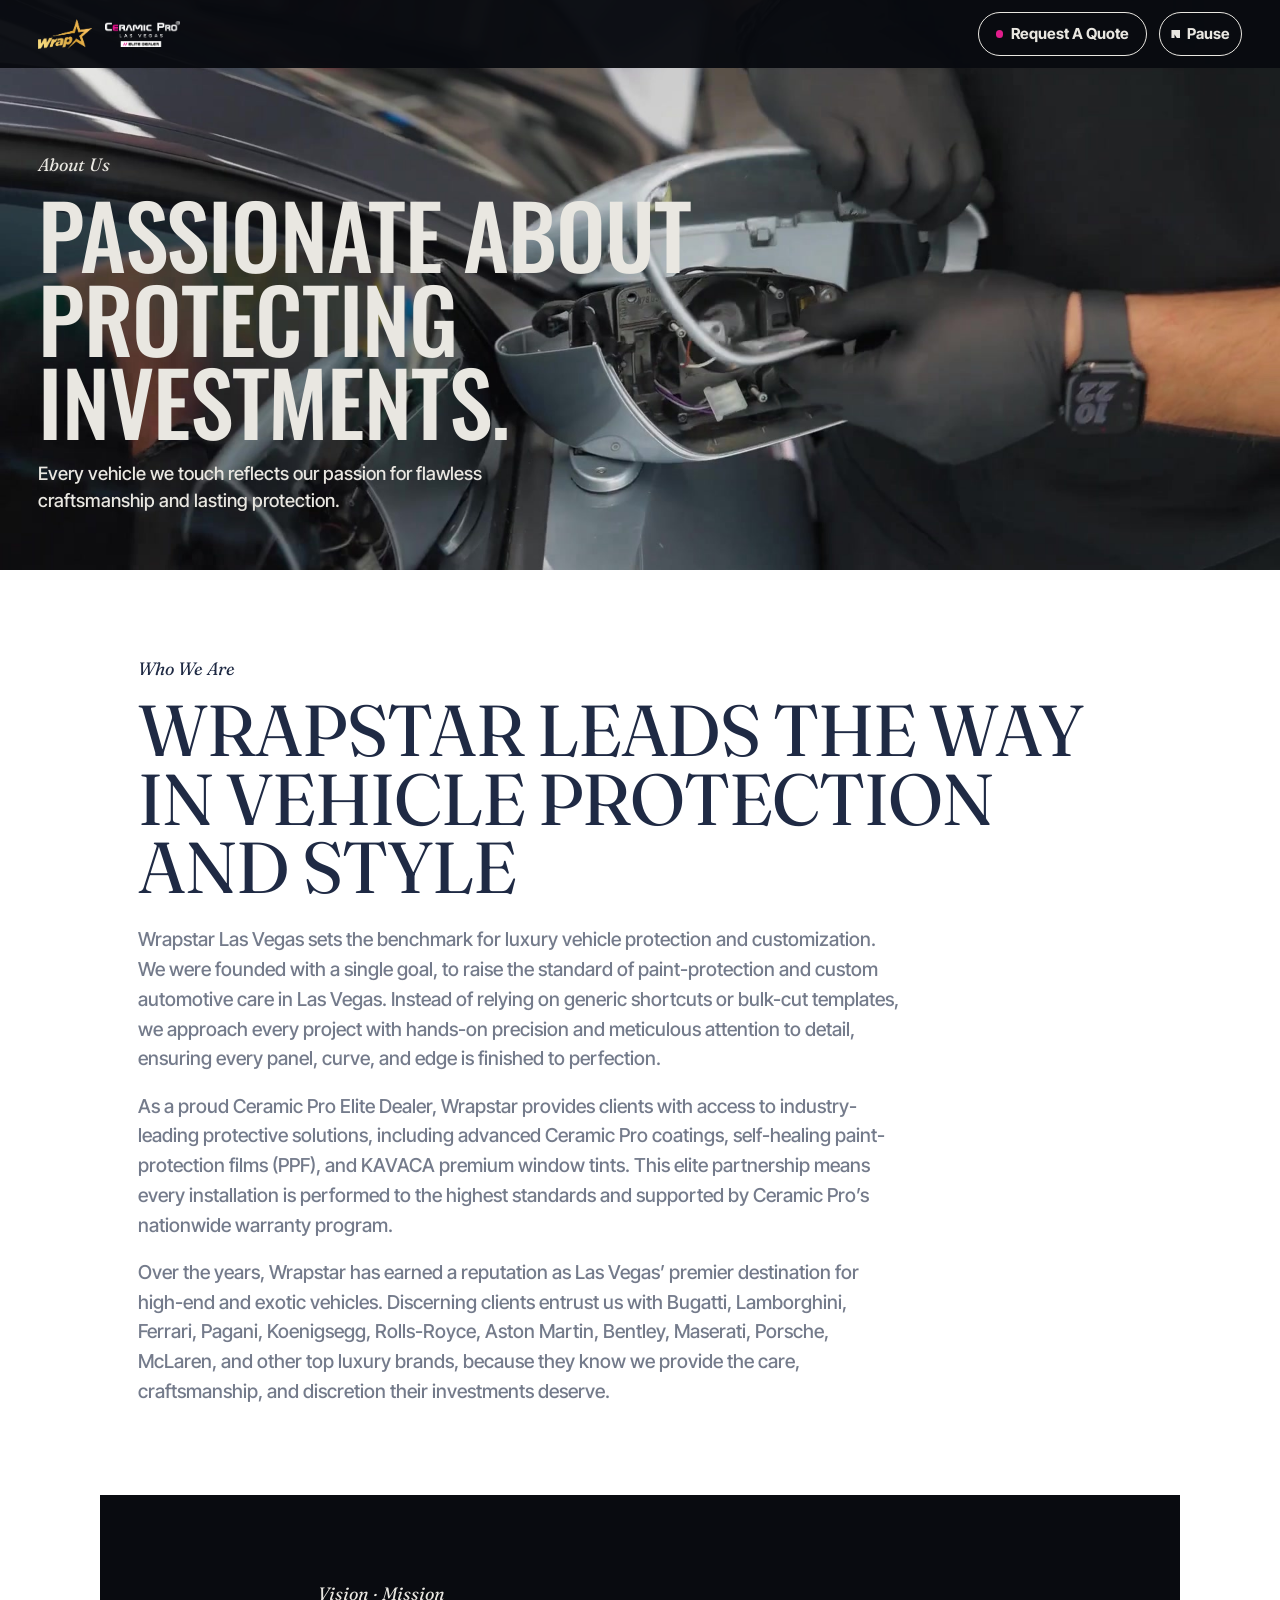
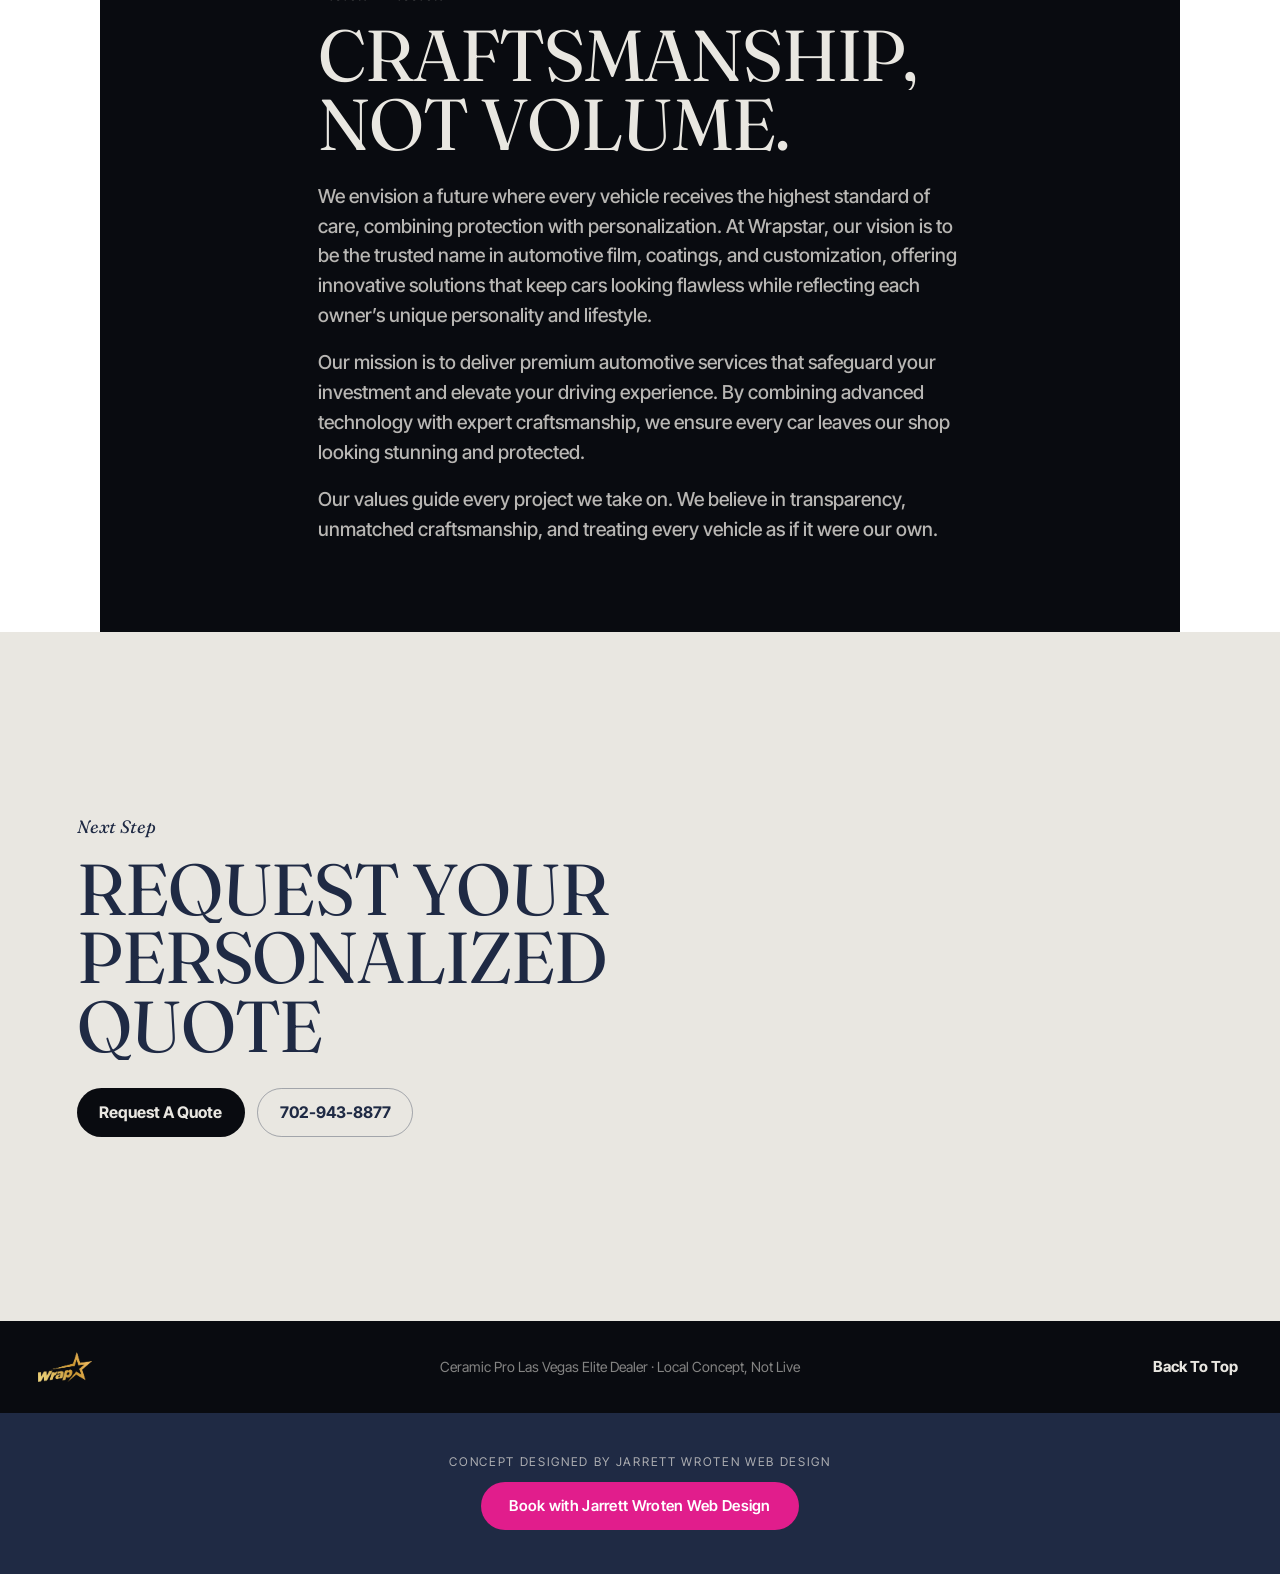
==== commit 8d19cd84: "Add bottom-center 'Book with Jarrett Wroten Web Design' button (jarrettwroten.com/book/)" ====
--- a/about.html
+++ b/about.html
@@ -13,8 +13,9 @@
 <link rel="preconnect" href="https://api.fontshare.com">
 <link rel="preconnect" href="https://cdn.fontshare.com" crossorigin>
 <link rel="stylesheet" href="https://api.fontshare.com/v2/css?f[]=satoshi@500,700&display=swap">
-<link rel="stylesheet" href="site.css?v=nav1">
+<link rel="stylesheet" href="site.css?v=glow2">
 <link rel="icon" href="data:image/svg+xml,%3Csvg xmlns='http://www.w3.org/2000/svg' viewBox='0 0 32 32'%3E%3Crect width='32' height='32' fill='%23090B10'/%3E%3Ctext x='16' y='22' text-anchor='middle' font-family='Arial' font-size='14' font-weight='700' fill='%23E9E7E1'%3EW%3C/text%3E%3C/svg%3E">
+<script type="text/javascript">(function(w,d){w.clarity=w.clarity||function(){(w.clarity.q=w.clarity.q||[]).push(arguments)};var done=0,ev=["scroll","pointerdown","keydown"],o={passive:true,capture:true};function go(){if(done)return;done=1;ev.forEach(function(e){w.removeEventListener(e,go,o)});var t=d.createElement("script");t.async=1;t.src="https://www.clarity.ms/tag/yvve5xueah";var y=d.getElementsByTagName("script")[0];y.parentNode.insertBefore(t,y)}ev.forEach(function(e){w.addEventListener(e,go,o)});function idle(){w.requestIdleCallback?w.requestIdleCallback(go,{timeout:2500}):setTimeout(go,2500)}d.readyState==="complete"?idle():w.addEventListener("load",idle,{once:true})})(window,document);clarity("set","site","wrapstar");</script>
 </head>
 <body class="page page--inner">
 <a class="skip" href="#main">Skip to Content</a>
@@ -89,5 +90,18 @@
 <script src="vendor/SplitText.min.js"></script>
 <script src="vendor/lenis.min.js"></script>
 <script src="site.js?v=raw1"></script>
+<!-- jw-book:start -->
+<style>
+.jw-book{position:relative;z-index:50;clear:both;display:flex;flex-direction:column;align-items:center;gap:12px;padding:40px 20px calc(44px + env(safe-area-inset-bottom));background:#1F2A44;text-align:center;font-family:inherit;margin:0}
+.jw-book__by{margin:0;font:inherit;font-size:12px;letter-spacing:.14em;text-transform:uppercase;color:rgba(233,231,225,.7)}
+.jw-book__btn{display:inline-flex;align-items:center;justify-content:center;min-height:48px;padding:14px 28px;border-radius:999px;background:#E11D8C;color:#ffffff;font:inherit;font-size:15px;font-weight:600;letter-spacing:.02em;line-height:1.2;text-decoration:none;max-width:100%;box-sizing:border-box;transition:transform .2s ease,filter .2s ease}
+.jw-book__btn:hover{transform:translateY(-1px);filter:brightness(1.08)}
+.jw-book__btn:focus-visible{outline:2px solid #E11D8C;outline-offset:4px}
+</style>
+<aside class="jw-book" aria-label="Concept designed by Jarrett Wroten Web Design">
+<p class="jw-book__by">Concept designed by Jarrett Wroten Web Design</p>
+<a class="jw-book__btn" href="https://jarrettwroten.com/book/" target="_blank" rel="noopener">Book with Jarrett Wroten Web Design</a>
+</aside>
+<!-- jw-book:end -->
 </body>
 </html>
--- a/site.css
+++ b/site.css
@@ -146,7 +146,7 @@
 .rev{margin:0 0 1.25rem;padding:1.35rem 1.4rem;background:var(--paper);border-radius:.4rem}
 .rev p{margin:0;font-family:var(--serif);font-size:clamp(1.05rem,1.6vw,1.25rem);line-height:1.35;font-weight:400}
 .rev cite{display:block;margin-top:.85rem;font-style:normal;font-size:.72rem;letter-spacing:.1em;text-transform:uppercase;color:var(--muted)}
-.proof__mark{margin:1.5rem 0 0;max-width:220px;line-height:0;padding:.85rem 1rem;background:var(--dark);border-radius:.35rem;border:1px solid rgba(233,231,225,.08)}
+.proof__mark{position:relative;z-index:0;margin:2.5rem 0 0;max-width:220px;line-height:0;padding:.85rem 1rem;background:var(--dark);border-radius:.35rem;border:1px solid rgba(233,231,225,.08)}
 .proof__mark img{width:100%;height:auto;display:block;object-fit:contain;object-position:left center;filter:none}
 
 /* Ask - solid dark band for copy; film open on the right (no muddy scrim) */
@@ -161,7 +161,7 @@
 /* Footer */
 .ftr{background:var(--dark);color:var(--paper);padding:1.5rem var(--pad)}
 .ftr__row{display:flex;flex-wrap:wrap;align-items:center;justify-content:space-between;gap:1rem;max-width:var(--max);margin:0 auto}
-.ftr__mark{display:inline-flex;align-items:center;min-height:2.75rem;line-height:0}
+.ftr__mark{display:inline-flex;align-items:center;min-height:2.75rem;min-width:2.75rem;line-height:0}
 .ftr__mark img{height:clamp(1.45rem,3.8vw,1.85rem);width:auto;max-width:min(40vw,10rem);object-fit:contain;opacity:.95}
 .ftr__note{margin:0;font-size:.75rem;opacity:.55}
 .ftr__top{font-size:.75rem;letter-spacing:.1em;text-transform:uppercase;min-height:2.75rem;display:inline-flex;align-items:center;padding:.5rem .25rem}
@@ -543,3 +543,5 @@
 .hero__line--teal{transition:opacity .35s ease-out}
 html.is-paused .hero__line--teal{opacity:1!important}
 @media (max-width:900px){.hdr .pill{display:inline-flex;font-size:.85rem;padding:.5rem .85rem}}
+/* Oct 10: once the wipe lands, stop clipping the line box so the 1px white outline + color glows render fully (overflow:hidden was boxing the glows; !important beats the inline style site.js sets for the wipe) */
+.hero__line[data-hero-wipe].is-shown{overflow:visible!important}
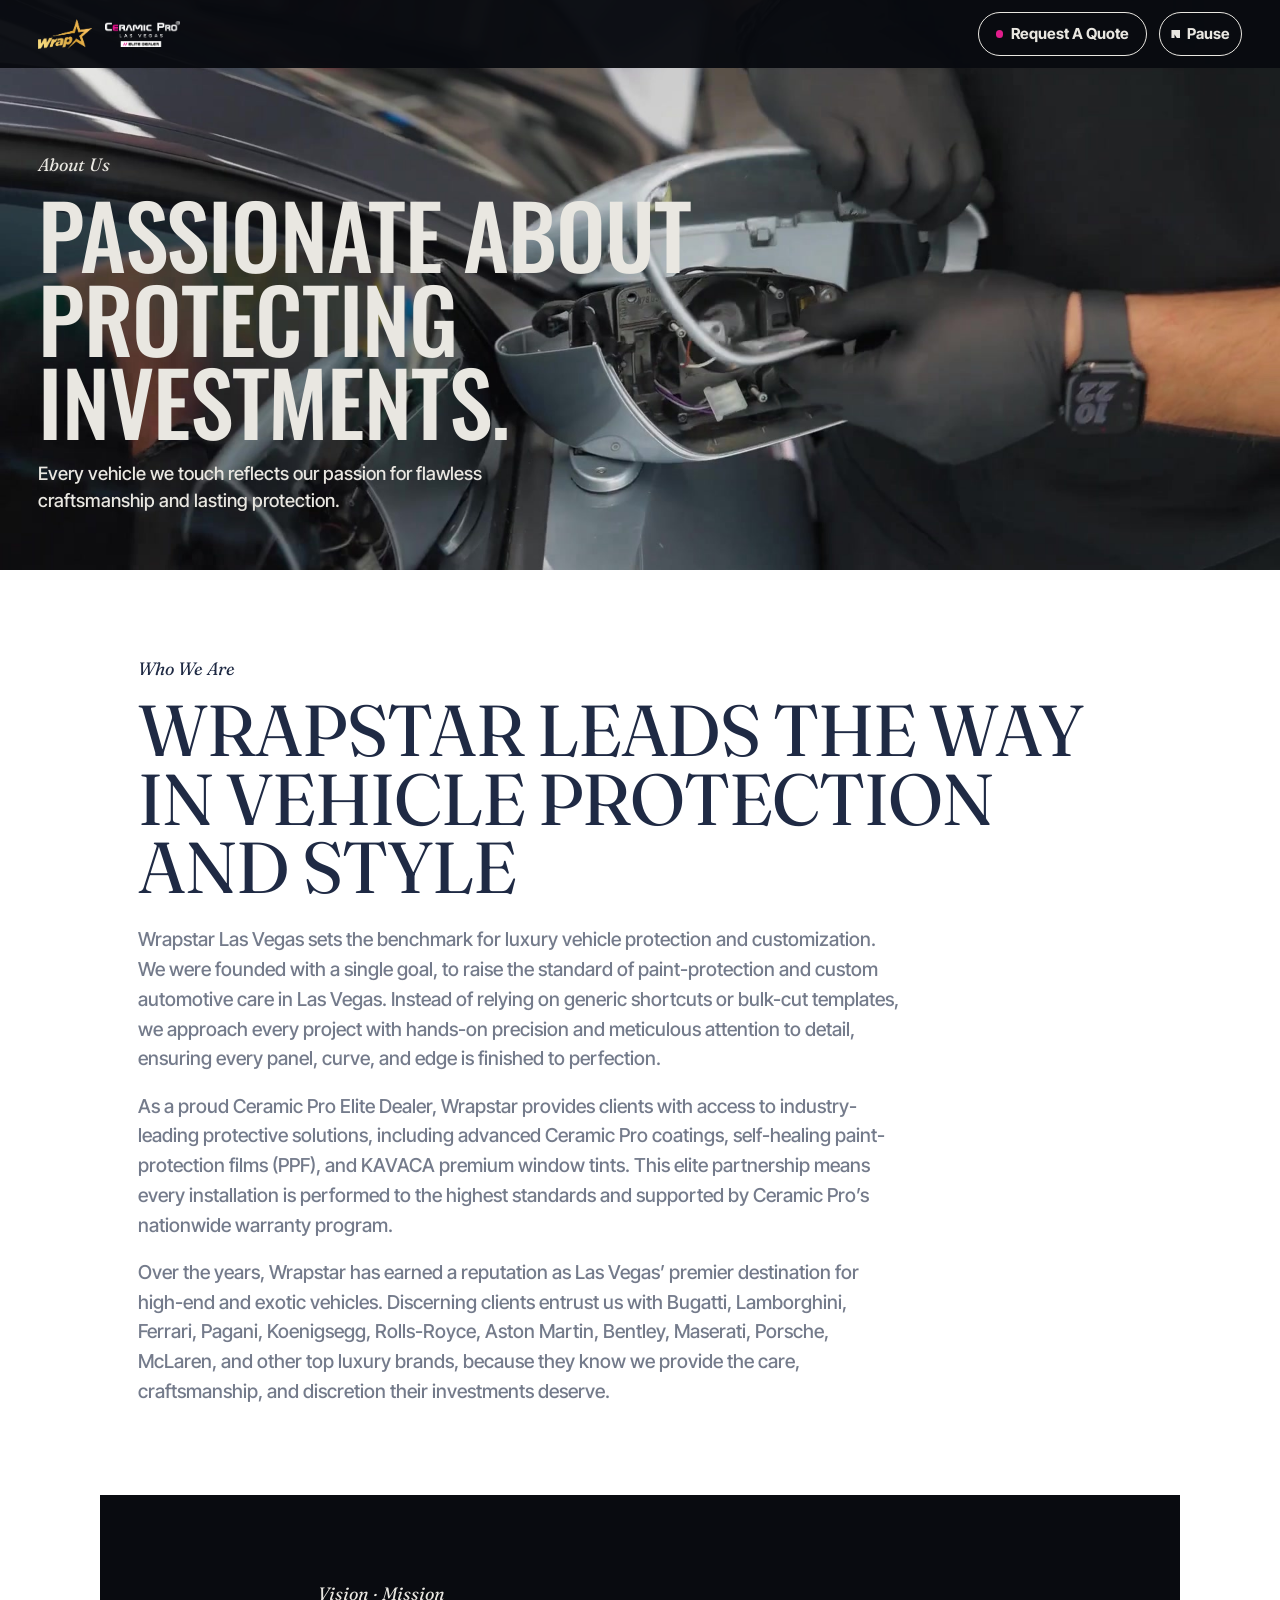
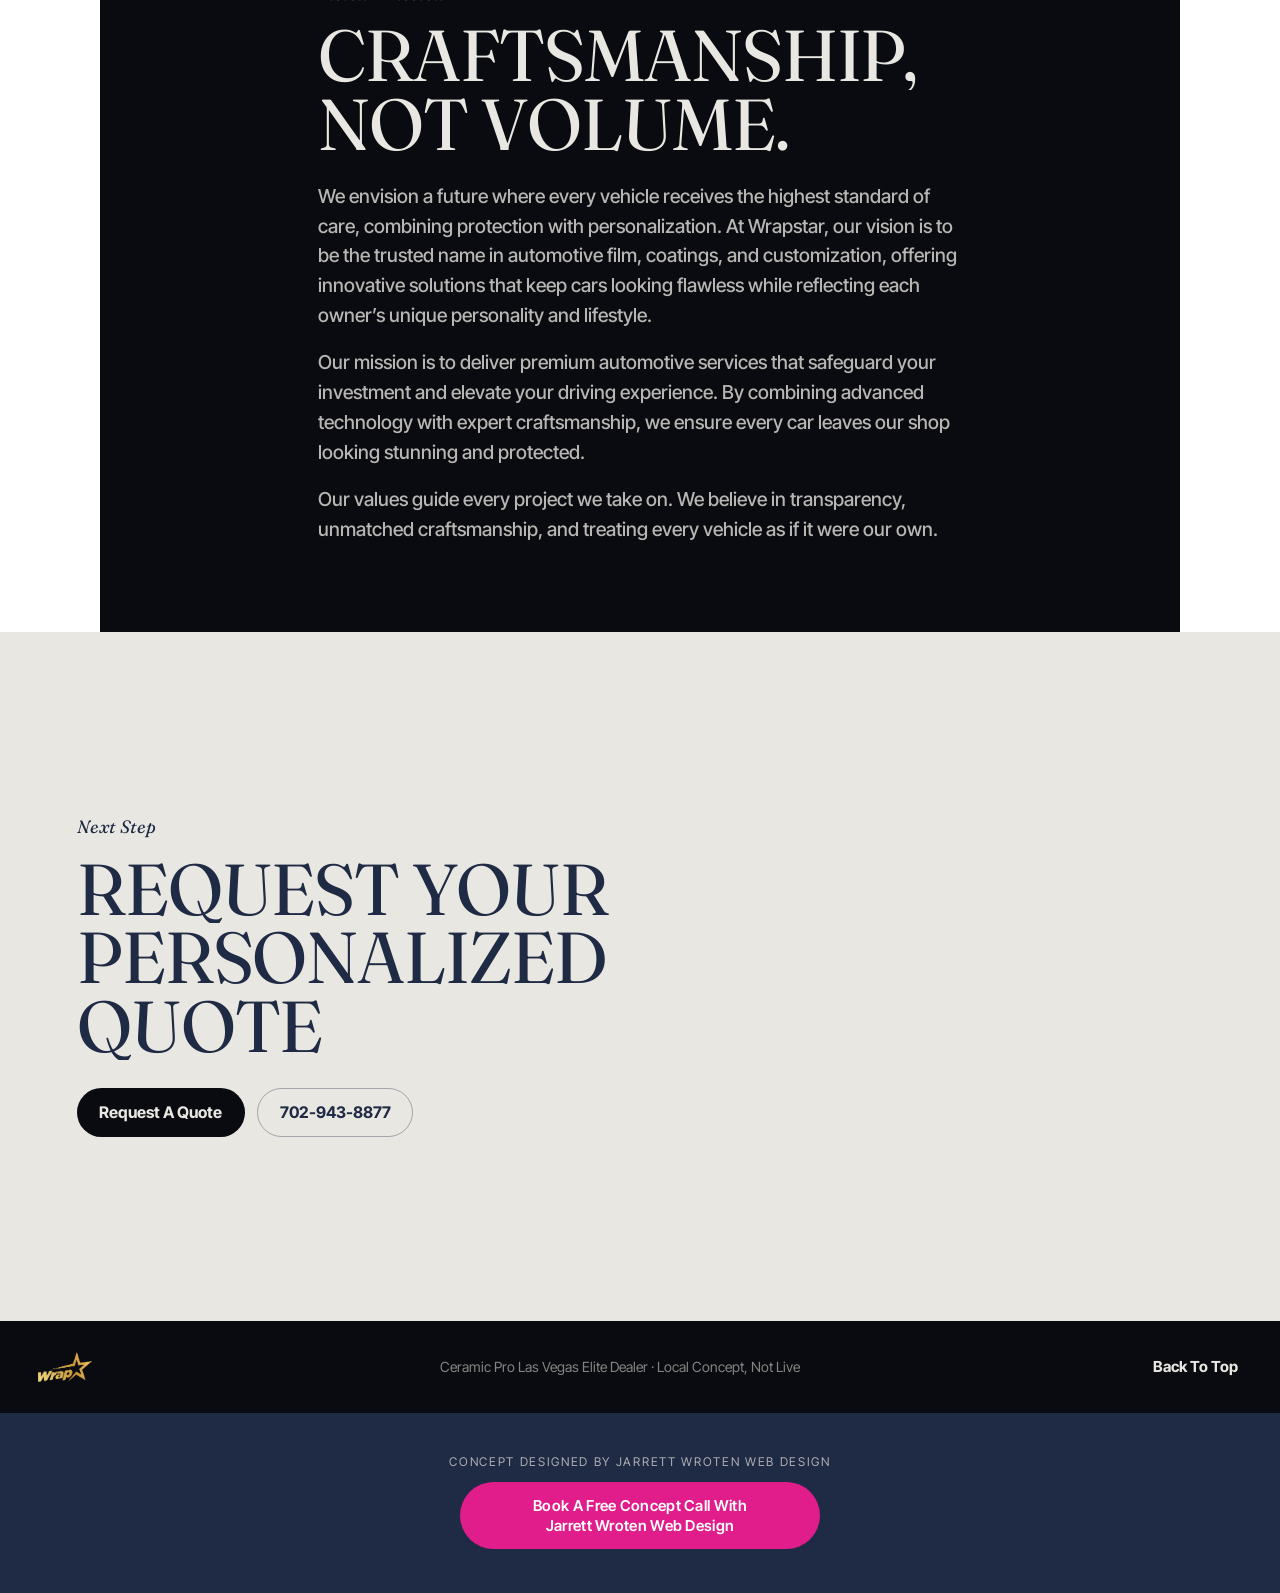
==== commit 94e021e3: "Book button label: Book A Free Concept Call With Jarrett Wroten Web Design" ====
--- a/about.html
+++ b/about.html
@@ -94,13 +94,13 @@
 <style>
 .jw-book{position:relative;z-index:50;clear:both;display:flex;flex-direction:column;align-items:center;gap:12px;padding:40px 20px calc(44px + env(safe-area-inset-bottom));background:#1F2A44;text-align:center;font-family:inherit;margin:0}
 .jw-book__by{margin:0;font:inherit;font-size:12px;letter-spacing:.14em;text-transform:uppercase;color:rgba(233,231,225,.7)}
-.jw-book__btn{display:inline-flex;align-items:center;justify-content:center;min-height:48px;padding:14px 28px;border-radius:999px;background:#E11D8C;color:#ffffff;font:inherit;font-size:15px;font-weight:600;letter-spacing:.02em;line-height:1.2;text-decoration:none;max-width:100%;box-sizing:border-box;transition:transform .2s ease,filter .2s ease}
+.jw-book__btn{display:inline-flex;align-items:center;justify-content:center;min-height:48px;padding:14px 28px;border-radius:999px;background:#E11D8C;color:#ffffff;font:inherit;font-size:15px;font-weight:600;letter-spacing:.02em;line-height:1.3;text-decoration:none;text-align:center;text-wrap:balance;max-width:min(100%,360px);box-sizing:border-box;transition:transform .2s ease,filter .2s ease}
 .jw-book__btn:hover{transform:translateY(-1px);filter:brightness(1.08)}
 .jw-book__btn:focus-visible{outline:2px solid #E11D8C;outline-offset:4px}
 </style>
 <aside class="jw-book" aria-label="Concept designed by Jarrett Wroten Web Design">
 <p class="jw-book__by">Concept designed by Jarrett Wroten Web Design</p>
-<a class="jw-book__btn" href="https://jarrettwroten.com/book/" target="_blank" rel="noopener">Book with Jarrett Wroten Web Design</a>
+<a class="jw-book__btn" href="https://jarrettwroten.com/book/" target="_blank" rel="noopener">Book A Free Concept Call With Jarrett Wroten Web Design</a>
 </aside>
 <!-- jw-book:end -->
 </body>
